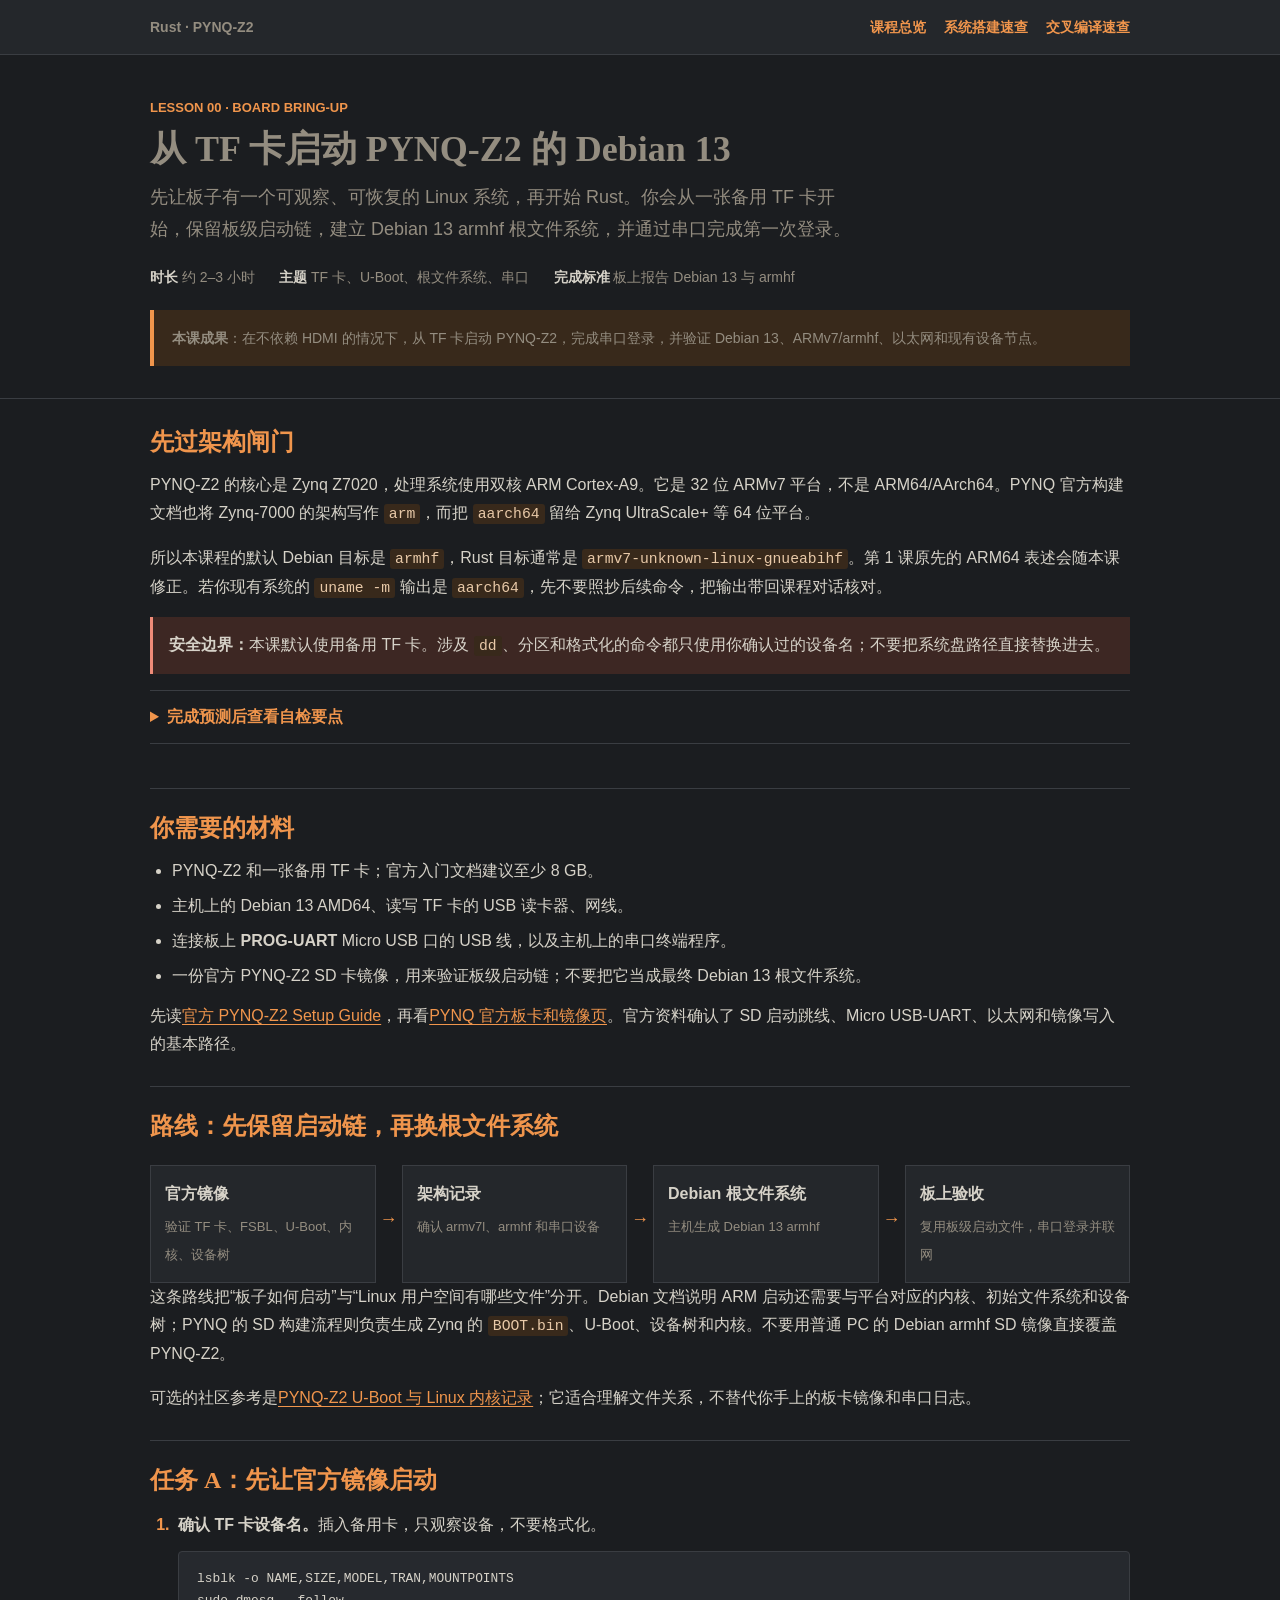
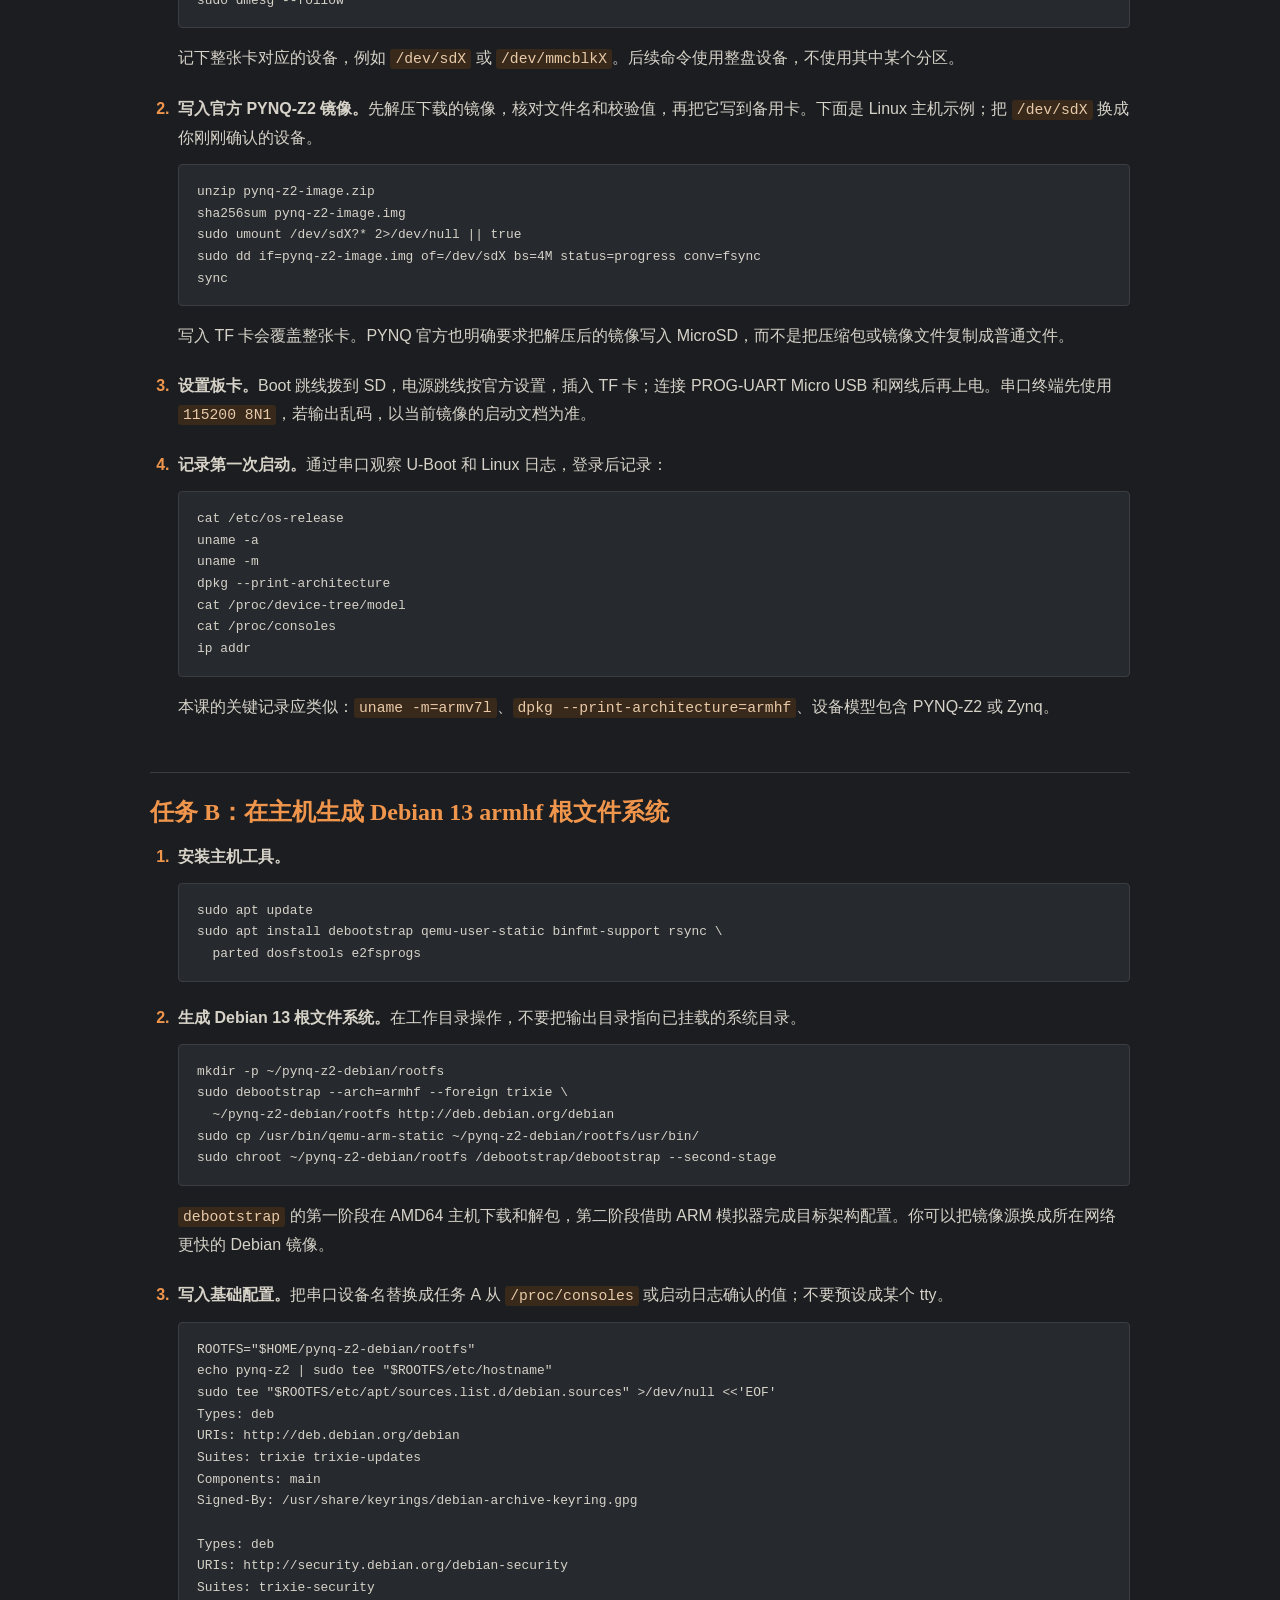
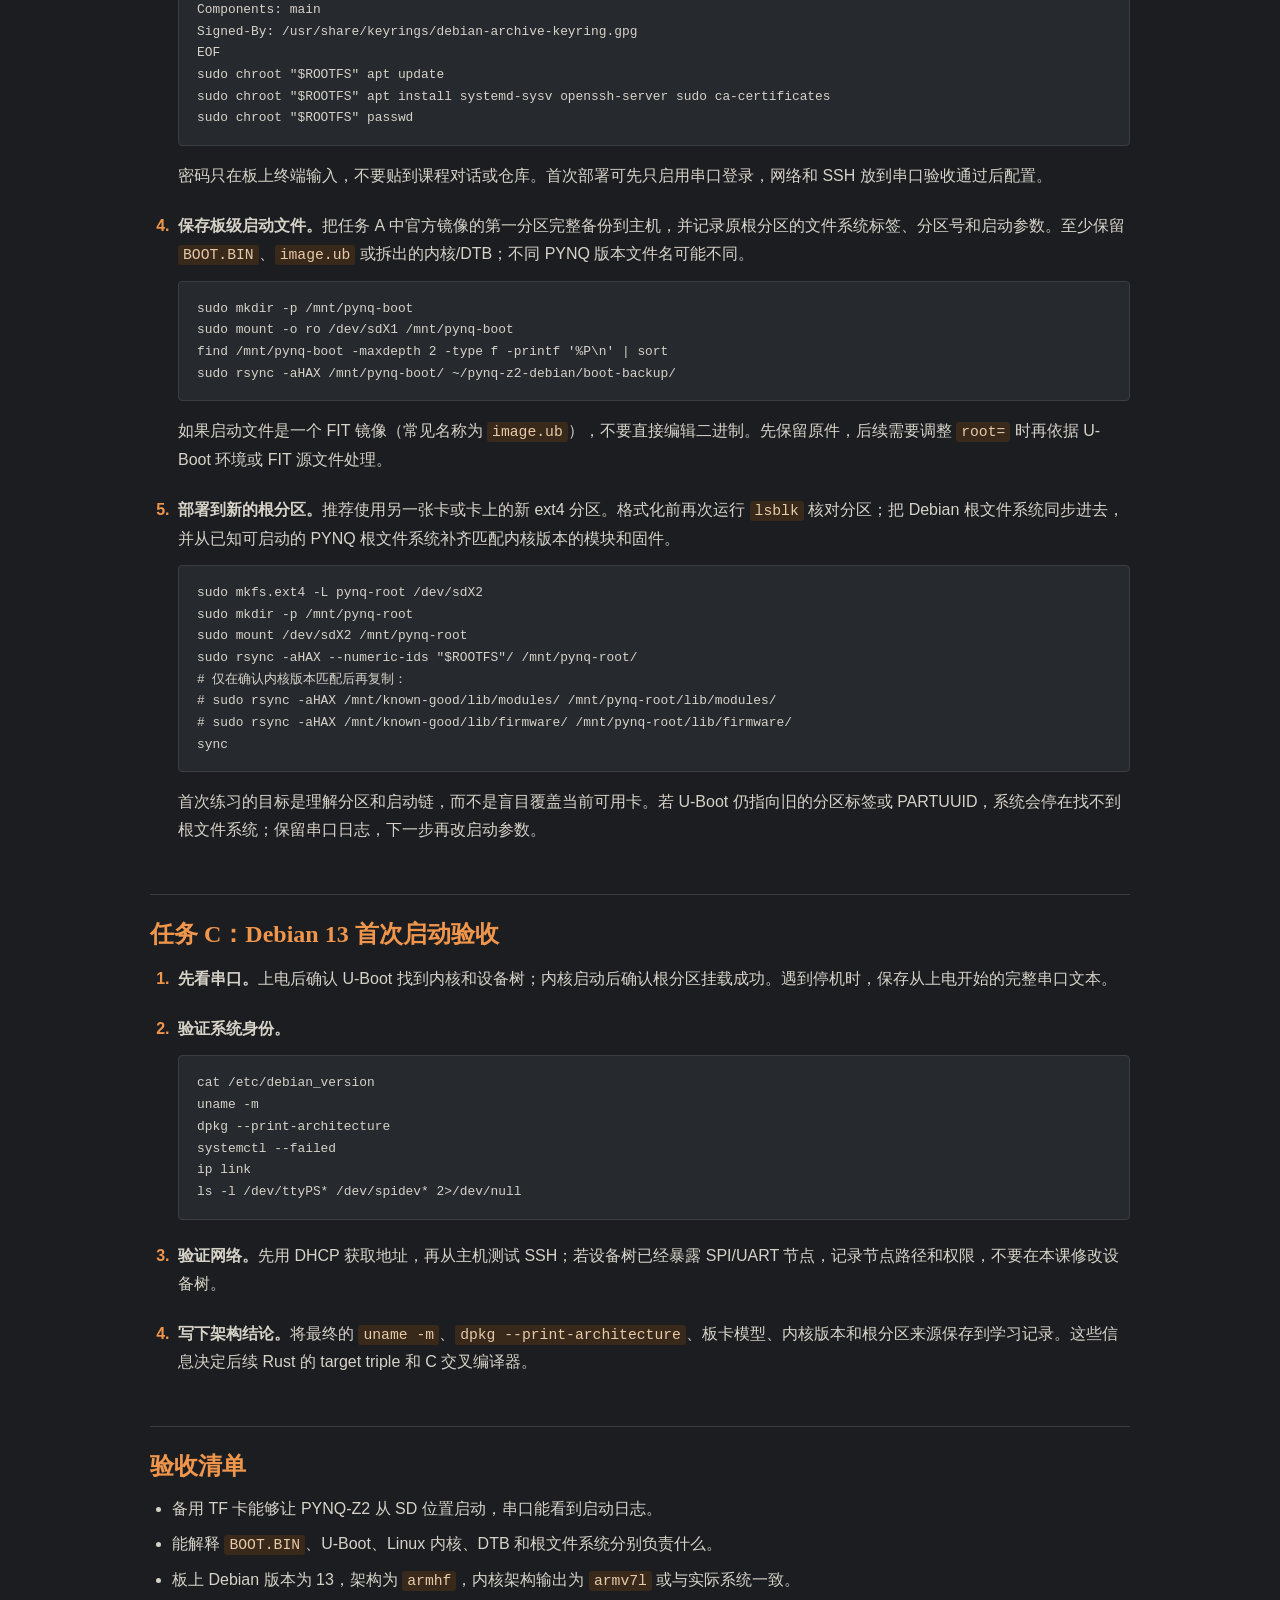
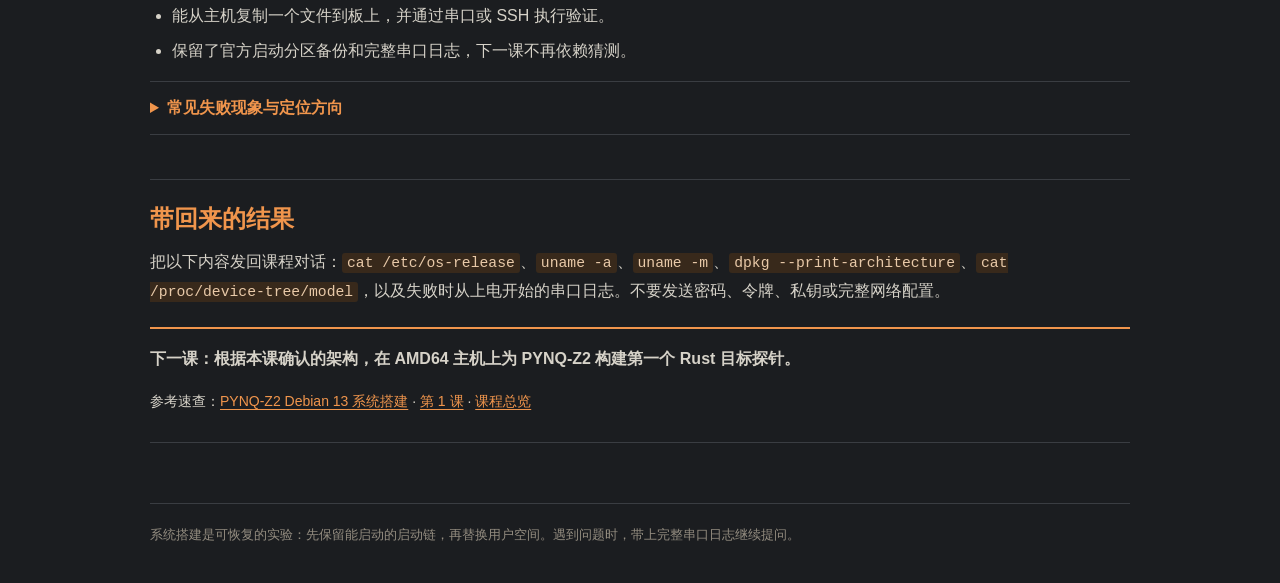
==== lessons/0000-pynq-z2-debian13.html @ f3cfdfe7 "Add Lesson 0 and update ARMv7 build lesson" ====
<!doctype html>
<html lang="zh-CN">
<head>
  <meta charset="utf-8">
  <meta name="viewport" content="width=device-width, initial-scale=1">
  <title>第 0 课：从 TF 卡启动 PYNQ-Z2 的 Debian 13</title>
  <link rel="stylesheet" href="../assets/lesson.css">
</head>
<body>
  <div class="topline">
    <div class="topline-inner">
      <strong>Rust · PYNQ-Z2</strong>
      <nav aria-label="课程导航">
        <a href="../index.html">课程总览</a>
        <a href="../reference/pynq-z2-debian13.html">系统搭建速查</a>
        <a href="../reference/arm64-cross-compile.html">交叉编译速查</a>
      </nav>
    </div>
  </div>
  <header class="masthead">
    <div class="topline-inner" style="display:block">
      <p class="eyebrow">Lesson 00 · Board bring-up</p>
      <h1>从 TF 卡启动 PYNQ-Z2 的 Debian 13</h1>
      <p class="lede">先让板子有一个可观察、可恢复的 Linux 系统，再开始 Rust。你会从一张备用 TF 卡开始，保留板级启动链，建立 Debian 13 armhf 根文件系统，并通过串口完成第一次登录。</p>
      <div class="meta-row"><span><strong>时长</strong> 约 2–3 小时</span><span><strong>主题</strong> TF 卡、U-Boot、根文件系统、串口</span><span><strong>完成标准</strong> 板上报告 Debian 13 与 armhf</span></div>
      <div class="outcome"><p><strong>本课成果</strong>：在不依赖 HDMI 的情况下，从 TF 卡启动 PYNQ-Z2，完成串口登录，并验证 Debian 13、ARMv7/armhf、以太网和现有设备节点。</p></div>
    </div>
  </header>
  <main>
    <section class="section">
      <h2>先过架构闸门</h2>
      <p>PYNQ-Z2 的核心是 Zynq Z7020，处理系统使用双核 ARM Cortex-A9。它是 32 位 ARMv7 平台，不是 ARM64/AArch64。PYNQ 官方构建文档也将 Zynq-7000 的架构写作 <code>arm</code>，而把 <code>aarch64</code> 留给 Zynq UltraScale+ 等 64 位平台。</p>
      <p>所以本课程的默认 Debian 目标是 <code>armhf</code>，Rust 目标通常是 <code>armv7-unknown-linux-gnueabihf</code>。第 1 课原先的 ARM64 表述会随本课修正。若你现有系统的 <code>uname -m</code> 输出是 <code>aarch64</code>，先不要照抄后续命令，把输出带回课程对话核对。</p>
      <div class="note"><p><strong>安全边界：</strong>本课默认使用备用 TF 卡。涉及 <code>dd</code>、分区和格式化的命令都只使用你确认过的设备名；不要把系统盘路径直接替换进去。</p></div>
      <details>
        <summary>完成预测后查看自检要点</summary>
        <div class="answer"><p>PYNQ-Z2 的 PS 是 Cortex-A9，运行 32 位 Linux 时通常看到 <code>armv7l</code>，Debian 包架构是 <code>armhf</code>。<code>arm64</code> 和 <code>aarch64</code> 不能作为这块 Zynq-7000 的默认目标。</p></div>
      </details>
    </section>

    <section class="section">
      <h2>你需要的材料</h2>
      <ul class="checks">
        <li>PYNQ-Z2 和一张备用 TF 卡；官方入门文档建议至少 8 GB。</li>
        <li>主机上的 Debian 13 AMD64、读写 TF 卡的 USB 读卡器、网线。</li>
        <li>连接板上 <strong>PROG-UART</strong> Micro USB 口的 USB 线，以及主机上的串口终端程序。</li>
        <li>一份官方 PYNQ-Z2 SD 卡镜像，用来验证板级启动链；不要把它当成最终 Debian 13 根文件系统。</li>
      </ul>
      <p>先读<a href="https://pynq.readthedocs.io/en/latest/getting_started/pynq_z2_setup.html">官方 PYNQ-Z2 Setup Guide</a>，再看<a href="https://www.pynq.io/boards.html">PYNQ 官方板卡和镜像页</a>。官方资料确认了 SD 启动跳线、Micro USB-UART、以太网和镜像写入的基本路径。</p>
    </section>

    <section class="section">
      <h2>路线：先保留启动链，再换根文件系统</h2>
      <ol class="flow" aria-label="PYNQ-Z2 Debian 13 搭建流程">
        <li><strong>官方镜像</strong><span>验证 TF 卡、FSBL、U-Boot、内核、设备树</span></li>
        <li><strong>架构记录</strong><span>确认 armv7l、armhf 和串口设备</span></li>
        <li><strong>Debian 根文件系统</strong><span>主机生成 Debian 13 armhf</span></li>
        <li><strong>板上验收</strong><span>复用板级启动文件，串口登录并联网</span></li>
      </ol>
      <p>这条路线把“板子如何启动”与“Linux 用户空间有哪些文件”分开。Debian 文档说明 ARM 启动还需要与平台对应的内核、初始文件系统和设备树；PYNQ 的 SD 构建流程则负责生成 Zynq 的 <code>BOOT.bin</code>、U-Boot、设备树和内核。不要用普通 PC 的 Debian armhf SD 镜像直接覆盖 PYNQ-Z2。</p>
      <p>可选的社区参考是<a href="https://gist.github.com/zOrg1331/f1e90e4b31dc668fbe6837a18492a8ee">PYNQ-Z2 U-Boot 与 Linux 内核记录</a>；它适合理解文件关系，不替代你手上的板卡镜像和串口日志。</p>
    </section>

    <section class="section">
      <h2>任务 A：先让官方镜像启动</h2>
      <ol class="steps">
        <li>
          <strong>确认 TF 卡设备名。</strong>插入备用卡，只观察设备，不要格式化。
          <pre><code>lsblk -o NAME,SIZE,MODEL,TRAN,MOUNTPOINTS
sudo dmesg --follow</code></pre>
          <p>记下整张卡对应的设备，例如 <code>/dev/sdX</code> 或 <code>/dev/mmcblkX</code>。后续命令使用整盘设备，不使用其中某个分区。</p>
        </li>
        <li>
          <strong>写入官方 PYNQ-Z2 镜像。</strong>先解压下载的镜像，核对文件名和校验值，再把它写到备用卡。下面是 Linux 主机示例；把 <code>/dev/sdX</code> 换成你刚刚确认的设备。
          <pre><code>unzip pynq-z2-image.zip
sha256sum pynq-z2-image.img
sudo umount /dev/sdX?* 2&gt;/dev/null || true
sudo dd if=pynq-z2-image.img of=/dev/sdX bs=4M status=progress conv=fsync
sync</code></pre>
          <p>写入 TF 卡会覆盖整张卡。PYNQ 官方也明确要求把解压后的镜像写入 MicroSD，而不是把压缩包或镜像文件复制成普通文件。</p>
        </li>
        <li>
          <strong>设置板卡。</strong>Boot 跳线拨到 SD，电源跳线按官方设置，插入 TF 卡；连接 PROG-UART Micro USB 和网线后再上电。串口终端先使用 <code>115200 8N1</code>，若输出乱码，以当前镜像的启动文档为准。
        </li>
        <li>
          <strong>记录第一次启动。</strong>通过串口观察 U-Boot 和 Linux 日志，登录后记录：
          <pre><code>cat /etc/os-release
uname -a
uname -m
dpkg --print-architecture
cat /proc/device-tree/model
cat /proc/consoles
ip addr</code></pre>
          <p>本课的关键记录应类似：<code>uname -m=armv7l</code>、<code>dpkg --print-architecture=armhf</code>、设备模型包含 PYNQ-Z2 或 Zynq。</p>
        </li>
      </ol>
    </section>

    <section class="section">
      <h2>任务 B：在主机生成 Debian 13 armhf 根文件系统</h2>
      <ol class="steps">
        <li>
          <strong>安装主机工具。</strong>
          <pre><code>sudo apt update
sudo apt install debootstrap qemu-user-static binfmt-support rsync \
  parted dosfstools e2fsprogs</code></pre>
        </li>
        <li>
          <strong>生成 Debian 13 根文件系统。</strong>在工作目录操作，不要把输出目录指向已挂载的系统目录。
          <pre><code>mkdir -p ~/pynq-z2-debian/rootfs
sudo debootstrap --arch=armhf --foreign trixie \
  ~/pynq-z2-debian/rootfs http://deb.debian.org/debian
sudo cp /usr/bin/qemu-arm-static ~/pynq-z2-debian/rootfs/usr/bin/
sudo chroot ~/pynq-z2-debian/rootfs /debootstrap/debootstrap --second-stage</code></pre>
          <p><code>debootstrap</code> 的第一阶段在 AMD64 主机下载和解包，第二阶段借助 ARM 模拟器完成目标架构配置。你可以把镜像源换成所在网络更快的 Debian 镜像。</p>
        </li>
        <li>
          <strong>写入基础配置。</strong>把串口设备名替换成任务 A 从 <code>/proc/consoles</code> 或启动日志确认的值；不要预设成某个 tty。
          <pre><code>ROOTFS="$HOME/pynq-z2-debian/rootfs"
echo pynq-z2 | sudo tee "$ROOTFS/etc/hostname"
sudo tee "$ROOTFS/etc/apt/sources.list.d/debian.sources" &gt;/dev/null &lt;&lt;'EOF'
Types: deb
URIs: http://deb.debian.org/debian
Suites: trixie trixie-updates
Components: main
Signed-By: /usr/share/keyrings/debian-archive-keyring.gpg

Types: deb
URIs: http://security.debian.org/debian-security
Suites: trixie-security
Components: main
Signed-By: /usr/share/keyrings/debian-archive-keyring.gpg
EOF
sudo chroot "$ROOTFS" apt update
sudo chroot "$ROOTFS" apt install systemd-sysv openssh-server sudo ca-certificates
sudo chroot "$ROOTFS" passwd</code></pre>
          <p>密码只在板上终端输入，不要贴到课程对话或仓库。首次部署可先只启用串口登录，网络和 SSH 放到串口验收通过后配置。</p>
        </li>
        <li>
          <strong>保存板级启动文件。</strong>把任务 A 中官方镜像的第一分区完整备份到主机，并记录原根分区的文件系统标签、分区号和启动参数。至少保留 <code>BOOT.BIN</code>、<code>image.ub</code> 或拆出的内核/DTB；不同 PYNQ 版本文件名可能不同。
          <pre><code>sudo mkdir -p /mnt/pynq-boot
sudo mount -o ro /dev/sdX1 /mnt/pynq-boot
find /mnt/pynq-boot -maxdepth 2 -type f -printf '%P\n' | sort
sudo rsync -aHAX /mnt/pynq-boot/ ~/pynq-z2-debian/boot-backup/</code></pre>
          <p>如果启动文件是一个 FIT 镜像（常见名称为 <code>image.ub</code>），不要直接编辑二进制。先保留原件，后续需要调整 <code>root=</code> 时再依据 U-Boot 环境或 FIT 源文件处理。</p>
        </li>
        <li>
          <strong>部署到新的根分区。</strong>推荐使用另一张卡或卡上的新 ext4 分区。格式化前再次运行 <code>lsblk</code> 核对分区；把 Debian 根文件系统同步进去，并从已知可启动的 PYNQ 根文件系统补齐匹配内核版本的模块和固件。
          <pre><code>sudo mkfs.ext4 -L pynq-root /dev/sdX2
sudo mkdir -p /mnt/pynq-root
sudo mount /dev/sdX2 /mnt/pynq-root
sudo rsync -aHAX --numeric-ids "$ROOTFS"/ /mnt/pynq-root/
# 仅在确认内核版本匹配后再复制：
# sudo rsync -aHAX /mnt/known-good/lib/modules/ /mnt/pynq-root/lib/modules/
# sudo rsync -aHAX /mnt/known-good/lib/firmware/ /mnt/pynq-root/lib/firmware/
sync</code></pre>
          <p>首次练习的目标是理解分区和启动链，而不是盲目覆盖当前可用卡。若 U-Boot 仍指向旧的分区标签或 PARTUUID，系统会停在找不到根文件系统；保留串口日志，下一步再改启动参数。</p>
        </li>
      </ol>
    </section>

    <section class="section">
      <h2>任务 C：Debian 13 首次启动验收</h2>
      <ol class="steps">
        <li><strong>先看串口。</strong>上电后确认 U-Boot 找到内核和设备树；内核启动后确认根分区挂载成功。遇到停机时，保存从上电开始的完整串口文本。</li>
        <li><strong>验证系统身份。</strong>
          <pre><code>cat /etc/debian_version
uname -m
dpkg --print-architecture
systemctl --failed
ip link
ls -l /dev/ttyPS* /dev/spidev* 2&gt;/dev/null</code></pre>
        </li>
        <li><strong>验证网络。</strong>先用 DHCP 获取地址，再从主机测试 SSH；若设备树已经暴露 SPI/UART 节点，记录节点路径和权限，不要在本课修改设备树。</li>
        <li><strong>写下架构结论。</strong>将最终的 <code>uname -m</code>、<code>dpkg --print-architecture</code>、板卡模型、内核版本和根分区来源保存到学习记录。这些信息决定后续 Rust 的 target triple 和 C 交叉编译器。</li>
      </ol>
    </section>

    <section class="section">
      <h2>验收清单</h2>
      <ul class="checks">
        <li>备用 TF 卡能够让 PYNQ-Z2 从 SD 位置启动，串口能看到启动日志。</li>
        <li>能解释 <code>BOOT.BIN</code>、U-Boot、Linux 内核、DTB 和根文件系统分别负责什么。</li>
        <li>板上 Debian 版本为 13，架构为 <code>armhf</code>，内核架构输出为 <code>armv7l</code> 或与实际系统一致。</li>
        <li>能从主机复制一个文件到板上，并通过串口或 SSH 执行验证。</li>
        <li>保留了官方启动分区备份和完整串口日志，下一课不再依赖猜测。</li>
      </ul>
      <details>
        <summary>常见失败现象与定位方向</summary>
        <div class="answer"><ul>
          <li>完全没有串口输出：检查 Boot 跳线、电源、PROG-UART 口、串口设备和波特率。</li>
          <li>Done 灯不亮：先恢复官方 PYNQ 镜像，确认 TF 卡写入目标和镜像完整性。</li>
          <li>U-Boot 能启动但找不到根文件系统：检查 <code>root=</code>、分区标签/PARTUUID、ext4 文件系统和串口完整日志。</li>
          <li><code>Exec format error</code>：把它当作架构不匹配，检查 <code>uname -m</code> 与根文件系统架构；不要先重装 Rust。</li>
          <li>系统能启动但没有 SPI/UART 节点：记录设备树、内核和 overlay 来源，留到设备访问课程处理。</li>
        </ul></div>
      </details>
    </section>

    <section class="section">
      <h2>带回来的结果</h2>
      <p>把以下内容发回课程对话：<code>cat /etc/os-release</code>、<code>uname -a</code>、<code>uname -m</code>、<code>dpkg --print-architecture</code>、<code>cat /proc/device-tree/model</code>，以及失败时从上电开始的串口日志。不要发送密码、令牌、私钥或完整网络配置。</p>
      <p class="next-step">下一课：根据本课确认的架构，在 AMD64 主机上为 PYNQ-Z2 构建第一个 Rust 目标探针。</p>
      <p class="small">参考速查：<a href="../reference/pynq-z2-debian13.html">PYNQ-Z2 Debian 13 系统搭建</a> · <a href="../lessons/0001-host-to-arm64.html">第 1 课</a> · <a href="../index.html">课程总览</a></p>
    </section>
  </main>
  <footer>系统搭建是可恢复的实验：先保留能启动的启动链，再替换用户空间。遇到问题时，带上完整串口日志继续提问。</footer>
</body>
</html>
---- assets/lesson.css ----
:root {
  color-scheme: dark;
  --ink: #d6d2c8;
  --muted: #948d80;
  --line: #3a3d42;
  --paper: #1b1d20;
  --surface: #24272b;
  --accent: #f0954c;
  --accent-strong: #c2571a;
  --accent-soft: #38291b;
  --code: #26292e;
  --code-ink: #d6d2c8;
  --ok: #7ed09a;
  --warn: #ef8b78;
  --warn-soft: #3d2723;
  --serif: "Source Han Serif SC", "Noto Serif CJK SC", "Songti SC", serif;
  --sans: "Source Han Sans SC", "Noto Sans CJK SC", "PingFang SC", "Microsoft YaHei", sans-serif;
  --mono: "JetBrains Mono", "Fira Code", Consolas, "Courier New", monospace;
  --max-width: 980px;
}

* { box-sizing: border-box; }

html { background: var(--paper); color: var(--ink); }

body {
  margin: 0;
  font-family: var(--sans);
  font-size: 16px;
  line-height: 1.75;
}

a { color: var(--accent); text-decoration-thickness: 1px; text-underline-offset: 3px; }
a:hover { color: var(--warn); }

.topline {
  border-bottom: 1px solid var(--line);
  background: var(--surface);
}

.topline-inner, main, footer {
  width: min(var(--max-width), calc(100% - 40px));
  margin: 0 auto;
}

.topline-inner {
  display: flex;
  align-items: center;
  justify-content: space-between;
  gap: 16px;
  min-height: 54px;
  color: var(--muted);
  font-size: 14px;
}

.topline nav { display: flex; flex-wrap: wrap; gap: 18px; }
.topline a { font-weight: 650; text-decoration: none; }

.masthead {
  padding: 42px 0 32px;
  border-bottom: 1px solid var(--line);
}

.eyebrow {
  margin: 0 0 8px;
  color: var(--accent);
  font-size: 13px;
  font-weight: 750;
  text-transform: uppercase;
}

h1, h2, h3, p { margin-top: 0; }
h1, h2, h3 { font-family: var(--serif); }
h1 { max-width: 760px; margin-bottom: 12px; font-size: 36px; line-height: 1.18; }
h2 { margin: 0 0 14px; color: var(--accent); font-size: 24px; line-height: 1.25; }
h3 { margin: 25px 0 8px; font-size: 18px; line-height: 1.35; }
.lede { max-width: 720px; margin-bottom: 0; color: var(--muted); font-size: 18px; }

main { padding: 28px 0 60px; }
.section { padding: 24px 0 28px; border-bottom: 1px solid var(--line); }
.section:first-child { padding-top: 0; }
.section p:last-child { margin-bottom: 0; }
.muted { color: var(--muted); }
.small { font-size: 14px; }

.meta-row { display: flex; flex-wrap: wrap; gap: 10px 24px; margin-top: 20px; color: var(--muted); font-size: 14px; }
.meta-row strong { color: var(--ink); }

.outcome {
  margin: 20px 0 0;
  padding: 16px 18px;
  border-left: 4px solid var(--accent);
  background: var(--accent-soft);
}
.outcome p { margin: 0; }

.flow {
  display: grid;
  grid-template-columns: repeat(4, minmax(0, 1fr));
  align-items: stretch;
  gap: 26px;
  margin: 24px 0 0;
  padding: 0;
  list-style: none;
}
.flow li {
  position: relative;
  min-height: 100px;
  padding: 14px;
  border: 1px solid var(--line);
  background: var(--surface);
}
.flow li:not(:last-child)::after {
  position: absolute;
  top: 38px;
  right: -21px;
  width: 16px;
  content: "→";
  color: var(--accent);
  font-size: 18px;
  text-align: center;
}
.flow strong { display: block; margin-bottom: 4px; }
.flow span { color: var(--muted); font-size: 13px; }

.steps { padding-left: 24px; }
.steps > li { margin: 0 0 22px; padding-left: 4px; }
.steps > li::marker { color: var(--accent); font-weight: 750; }

pre {
  overflow-x: auto;
  margin: 12px 0 16px;
  padding: 16px 18px;
  border: 1px solid var(--line);
  border-radius: 4px;
  background: var(--code);
  color: var(--code-ink);
  font: 14px/1.55 var(--mono);
  tab-size: 4;
}
code { font-family: var(--mono); font-size: 0.92em; }
:not(pre) > code { padding: 2px 5px; border-radius: 3px; background: var(--accent-soft); color: #e8c9a8; }

.note {
  margin: 16px 0;
  padding: 14px 16px;
  border-left: 3px solid var(--warn);
  background: var(--warn-soft);
}
.note p { margin: 0; }

.checks { margin: 12px 0; padding-left: 22px; }
.checks li { margin: 7px 0; }

details {
  margin: 16px 0;
  border-top: 1px solid var(--line);
  border-bottom: 1px solid var(--line);
}
summary { padding: 12px 0; color: var(--accent); cursor: pointer; font-weight: 700; }
details .answer { padding: 0 0 14px; }

.course-list { margin: 0; padding: 0; list-style: none; }
.course-list li {
  display: grid;
  grid-template-columns: 44px minmax(0, 1fr) auto;
  gap: 14px;
  align-items: baseline;
  padding: 15px 0;
  border-top: 1px solid var(--line);
}
.course-list li:last-child { border-bottom: 1px solid var(--line); }
.course-list .num { color: var(--accent); font-weight: 800; font-variant-numeric: tabular-nums; }
.course-list a { font-weight: 700; }
.course-list .title { font-weight: 700; }
.course-list p { margin: 3px 0 0; color: var(--muted); font-size: 14px; }
.status { color: var(--muted); font-size: 13px; white-space: nowrap; }
.status.current { color: var(--ok); font-weight: 750; }

.resource-list { padding-left: 20px; }
.resource-list li { margin: 0 0 10px; }
.resource-list span { color: var(--muted); }

.next-step { margin: 22px 0 0; padding: 16px 0; border-top: 2px solid var(--accent); font-weight: 650; }
footer { padding: 20px 0 36px; border-top: 1px solid var(--line); color: var(--muted); font-size: 13px; }

@media (max-width: 680px) {
  .topline-inner { align-items: flex-start; flex-direction: column; justify-content: center; padding: 10px 0; }
  .masthead { padding: 30px 0 24px; }
  h1 { font-size: 30px; }
  .lede { font-size: 16px; }
  .flow { grid-template-columns: 1fr; gap: 20px; }
  .flow li { min-height: 0; }
  .flow li:not(:last-child)::after { top: auto; right: 50%; bottom: -21px; transform: translateX(50%) rotate(90deg); }
  .course-list li { grid-template-columns: 36px minmax(0, 1fr); gap: 10px; }
  .course-list .status { grid-column: 2; }
  pre { font-size: 13px; }
}

@media print {
  :root {
    color-scheme: light;
    --ink: #17232b;
    --muted: #56636a;
    --line: #d8e0df;
    --paper: #ffffff;
    --surface: #f3f7f6;
    --accent: #a64b12;
    --accent-soft: #fff4e8;
    --code: #f3f7f6;
    --code-ink: #17232b;
    --ok: #075b56;
    --warn: #a64b12;
    --warn-soft: #fff4e8;
  }
  html, body { background: #ffffff; color: #17232b; }
  body { font-size: 11pt; }
  .topline nav { display: none; }
  .topline-inner, main, footer { width: 100%; }
  .masthead { padding: 18pt 0; }
  h1 { font-size: 25pt; }
  a { color: inherit; }
  :not(pre) > code { color: #7a3d13; }
  pre { white-space: pre-wrap; overflow-wrap: anywhere; print-color-adjust: exact; }
  .flow { gap: 12pt; }
  .flow li { min-height: 72pt; }
}
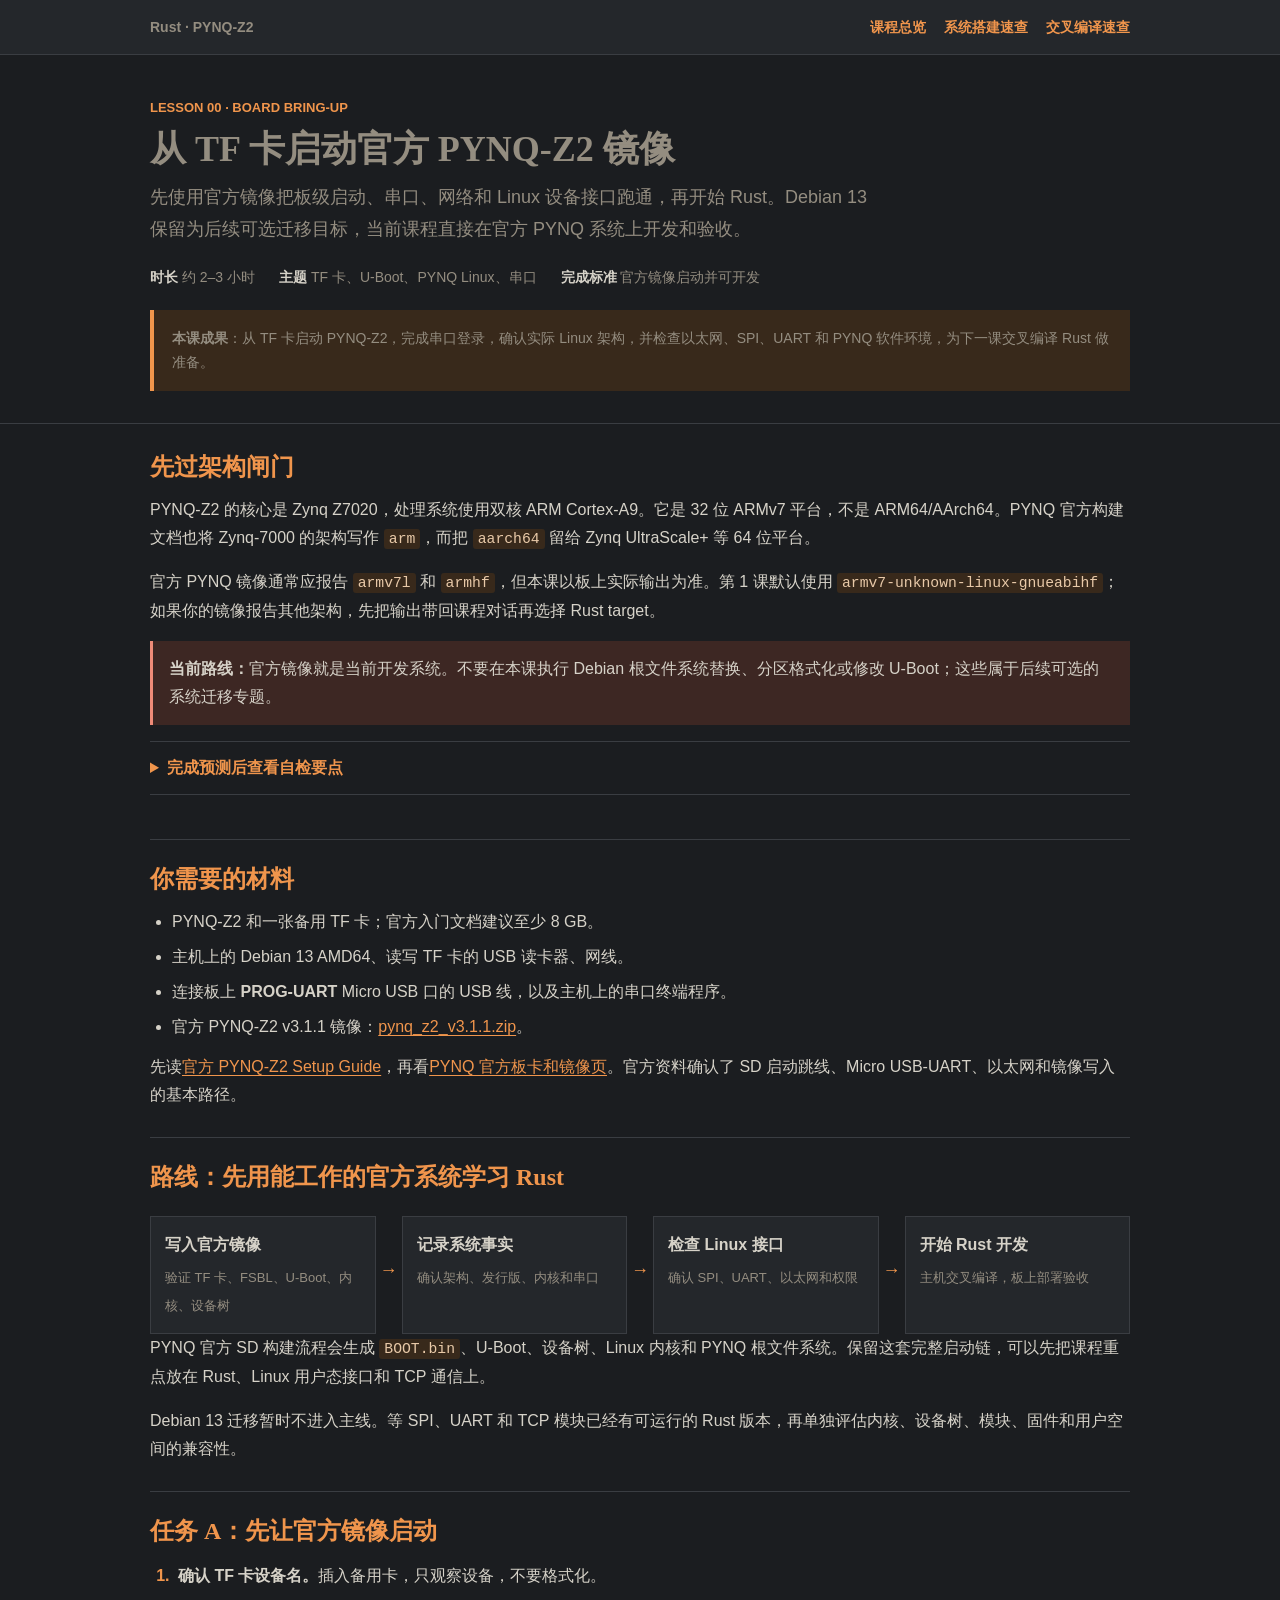
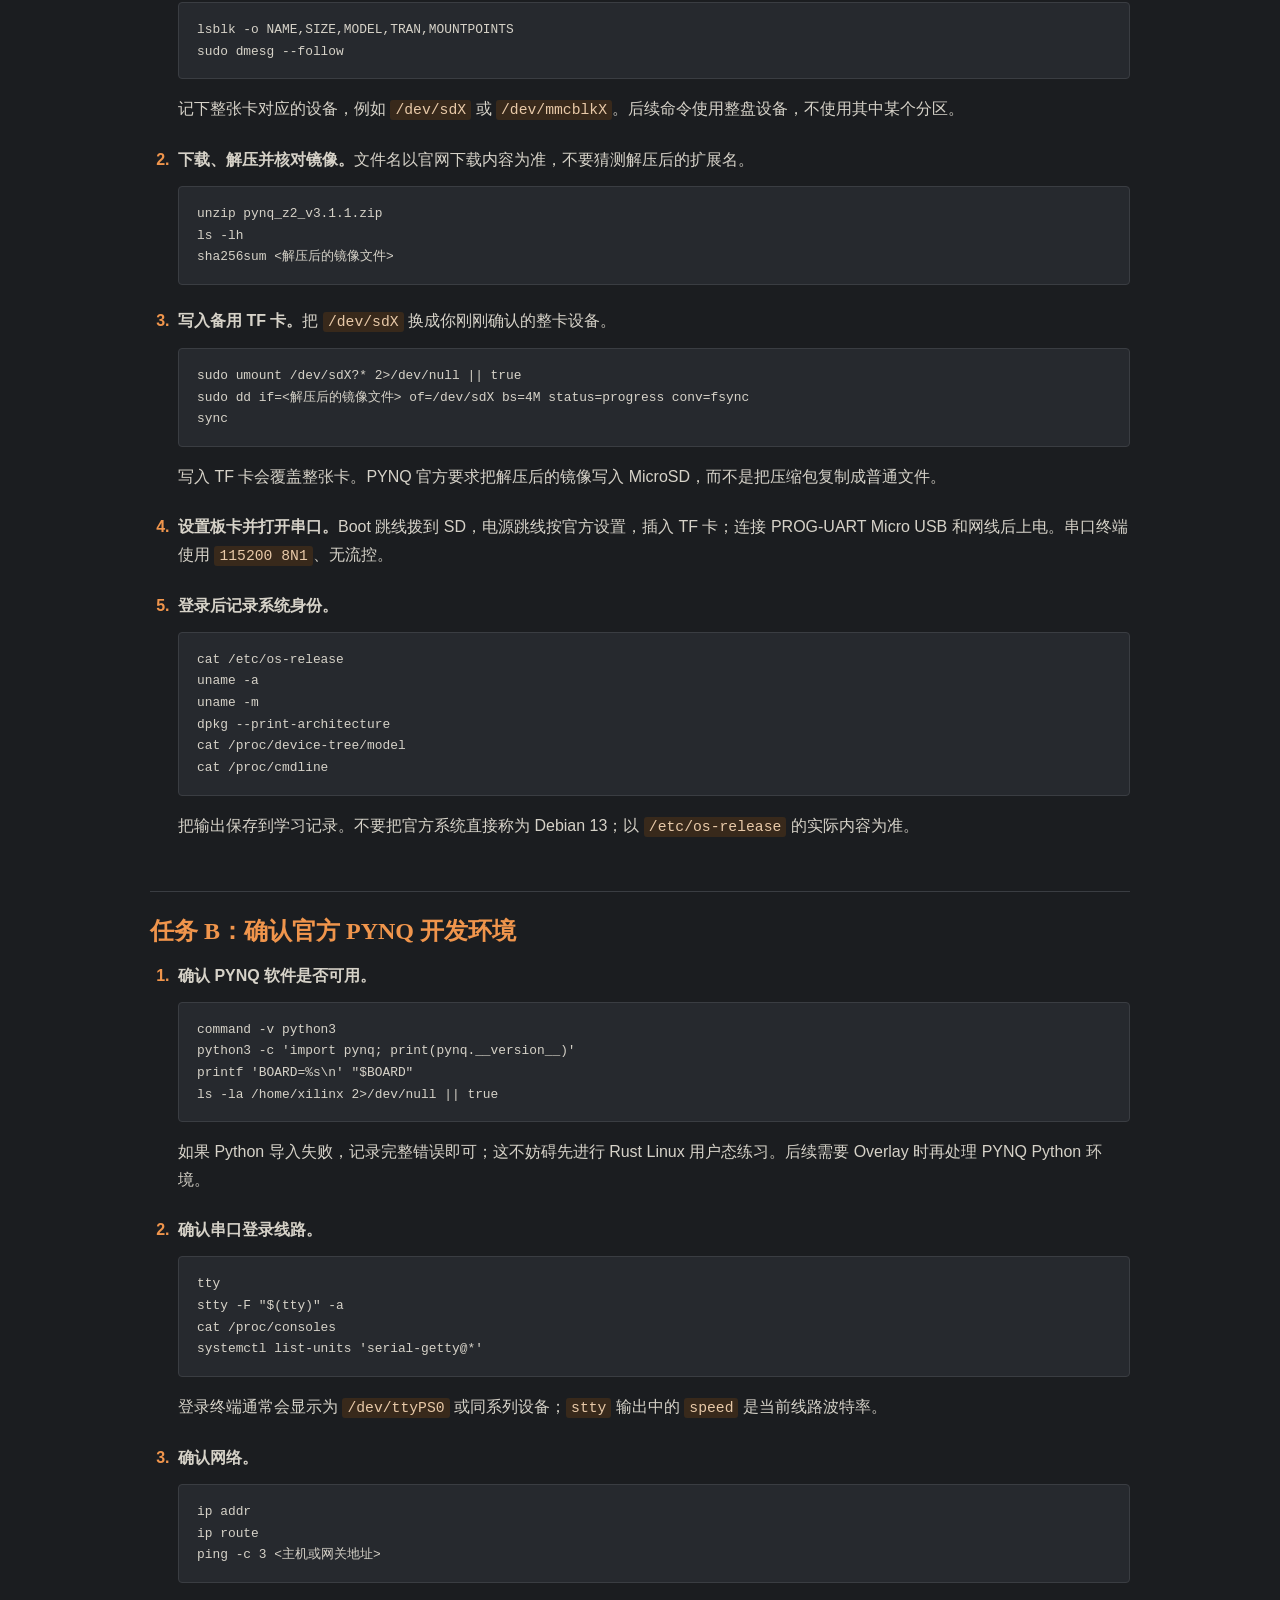
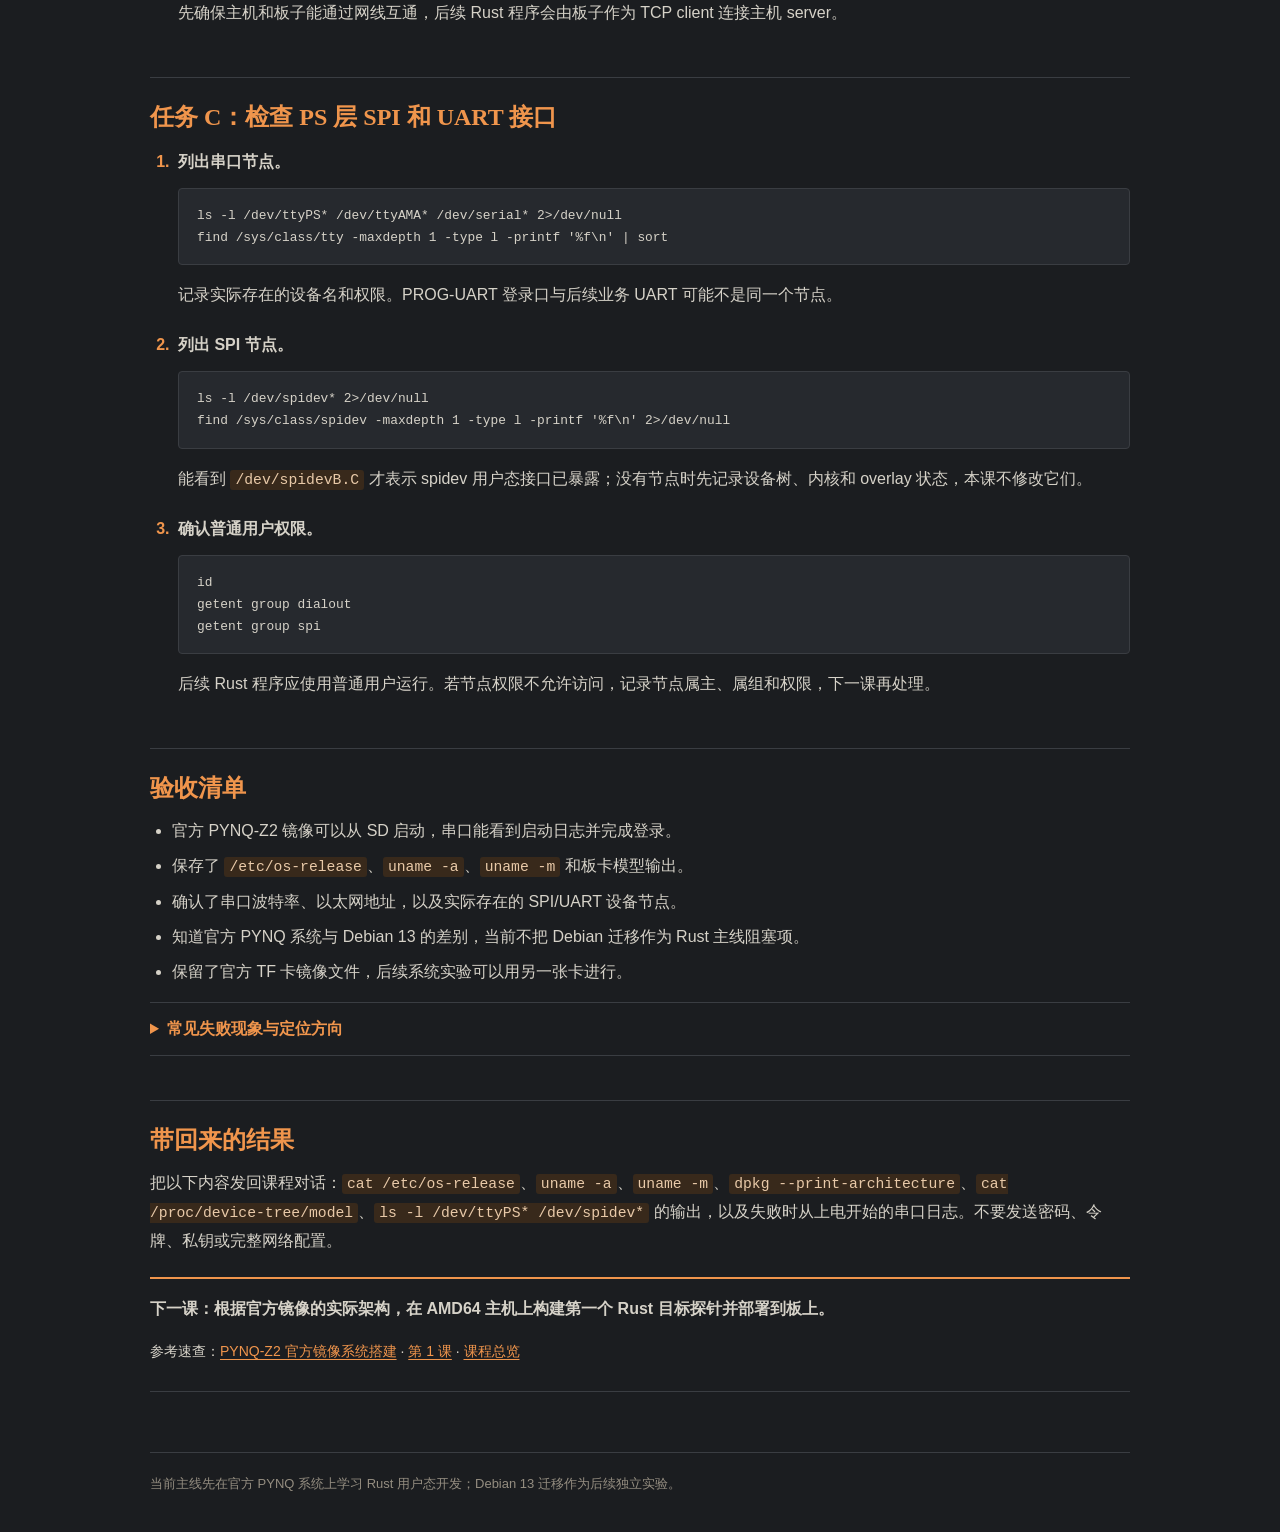
==== commit 69ca2478: "Use official PYNQ image for Lesson 0" ====
--- a/lessons/0000-pynq-z2-debian13.html
+++ b/lessons/0000-pynq-z2-debian13.html
@@ -3,7 +3,7 @@
 <head>
   <meta charset="utf-8">
   <meta name="viewport" content="width=device-width, initial-scale=1">
-  <title>第 0 课：从 TF 卡启动 PYNQ-Z2 的 Debian 13</title>
+  <title>第 0 课：从 TF 卡启动官方 PYNQ-Z2 镜像</title>
   <link rel="stylesheet" href="../assets/lesson.css">
 </head>
 <body>
@@ -20,21 +20,21 @@
   <header class="masthead">
     <div class="topline-inner" style="display:block">
       <p class="eyebrow">Lesson 00 · Board bring-up</p>
-      <h1>从 TF 卡启动 PYNQ-Z2 的 Debian 13</h1>
-      <p class="lede">先让板子有一个可观察、可恢复的 Linux 系统，再开始 Rust。你会从一张备用 TF 卡开始，保留板级启动链，建立 Debian 13 armhf 根文件系统，并通过串口完成第一次登录。</p>
-      <div class="meta-row"><span><strong>时长</strong> 约 2–3 小时</span><span><strong>主题</strong> TF 卡、U-Boot、根文件系统、串口</span><span><strong>完成标准</strong> 板上报告 Debian 13 与 armhf</span></div>
-      <div class="outcome"><p><strong>本课成果</strong>：在不依赖 HDMI 的情况下，从 TF 卡启动 PYNQ-Z2，完成串口登录，并验证 Debian 13、ARMv7/armhf、以太网和现有设备节点。</p></div>
+      <h1>从 TF 卡启动官方 PYNQ-Z2 镜像</h1>
+      <p class="lede">先使用官方镜像把板级启动、串口、网络和 Linux 设备接口跑通，再开始 Rust。Debian 13 保留为后续可选迁移目标，当前课程直接在官方 PYNQ 系统上开发和验收。</p>
+      <div class="meta-row"><span><strong>时长</strong> 约 2–3 小时</span><span><strong>主题</strong> TF 卡、U-Boot、PYNQ Linux、串口</span><span><strong>完成标准</strong> 官方镜像启动并可开发</span></div>
+      <div class="outcome"><p><strong>本课成果</strong>：从 TF 卡启动 PYNQ-Z2，完成串口登录，确认实际 Linux 架构，并检查以太网、SPI、UART 和 PYNQ 软件环境，为下一课交叉编译 Rust 做准备。</p></div>
     </div>
   </header>
   <main>
     <section class="section">
       <h2>先过架构闸门</h2>
       <p>PYNQ-Z2 的核心是 Zynq Z7020，处理系统使用双核 ARM Cortex-A9。它是 32 位 ARMv7 平台，不是 ARM64/AArch64。PYNQ 官方构建文档也将 Zynq-7000 的架构写作 <code>arm</code>，而把 <code>aarch64</code> 留给 Zynq UltraScale+ 等 64 位平台。</p>
-      <p>所以本课程的默认 Debian 目标是 <code>armhf</code>，Rust 目标通常是 <code>armv7-unknown-linux-gnueabihf</code>。第 1 课原先的 ARM64 表述会随本课修正。若你现有系统的 <code>uname -m</code> 输出是 <code>aarch64</code>，先不要照抄后续命令，把输出带回课程对话核对。</p>
-      <div class="note"><p><strong>安全边界：</strong>本课默认使用备用 TF 卡。涉及 <code>dd</code>、分区和格式化的命令都只使用你确认过的设备名；不要把系统盘路径直接替换进去。</p></div>
+      <p>官方 PYNQ 镜像通常应报告 <code>armv7l</code> 和 <code>armhf</code>，但本课以板上实际输出为准。第 1 课默认使用 <code>armv7-unknown-linux-gnueabihf</code>；如果你的镜像报告其他架构，先把输出带回课程对话再选择 Rust target。</p>
+      <div class="note"><p><strong>当前路线：</strong>官方镜像就是当前开发系统。不要在本课执行 Debian 根文件系统替换、分区格式化或修改 U-Boot；这些属于后续可选的系统迁移专题。</p></div>
       <details>
         <summary>完成预测后查看自检要点</summary>
-        <div class="answer"><p>PYNQ-Z2 的 PS 是 Cortex-A9，运行 32 位 Linux 时通常看到 <code>armv7l</code>，Debian 包架构是 <code>armhf</code>。<code>arm64</code> 和 <code>aarch64</code> 不能作为这块 Zynq-7000 的默认目标。</p></div>
+        <div class="answer"><p>登录官方镜像后，先用 <code>uname -m</code>、<code>dpkg --print-architecture</code> 和 <code>cat /etc/os-release</code> 记录事实。CPU 架构、发行版名称和 PYNQ 软件版本是三个独立信息。</p></div>
       </details>
     </section>
 
@@ -44,21 +44,21 @@
         <li>PYNQ-Z2 和一张备用 TF 卡；官方入门文档建议至少 8 GB。</li>
         <li>主机上的 Debian 13 AMD64、读写 TF 卡的 USB 读卡器、网线。</li>
         <li>连接板上 <strong>PROG-UART</strong> Micro USB 口的 USB 线，以及主机上的串口终端程序。</li>
-        <li>一份官方 PYNQ-Z2 SD 卡镜像，用来验证板级启动链；不要把它当成最终 Debian 13 根文件系统。</li>
+        <li>官方 PYNQ-Z2 v3.1.1 镜像：<a href="https://download.amd.com/opendownload/pynq/pynq_z2_v3.1.1.zip">pynq_z2_v3.1.1.zip</a>。</li>
       </ul>
       <p>先读<a href="https://pynq.readthedocs.io/en/latest/getting_started/pynq_z2_setup.html">官方 PYNQ-Z2 Setup Guide</a>，再看<a href="https://www.pynq.io/boards.html">PYNQ 官方板卡和镜像页</a>。官方资料确认了 SD 启动跳线、Micro USB-UART、以太网和镜像写入的基本路径。</p>
     </section>
 
     <section class="section">
-      <h2>路线：先保留启动链，再换根文件系统</h2>
-      <ol class="flow" aria-label="PYNQ-Z2 Debian 13 搭建流程">
-        <li><strong>官方镜像</strong><span>验证 TF 卡、FSBL、U-Boot、内核、设备树</span></li>
-        <li><strong>架构记录</strong><span>确认 armv7l、armhf 和串口设备</span></li>
-        <li><strong>Debian 根文件系统</strong><span>主机生成 Debian 13 armhf</span></li>
-        <li><strong>板上验收</strong><span>复用板级启动文件，串口登录并联网</span></li>
+      <h2>路线：先用能工作的官方系统学习 Rust</h2>
+      <ol class="flow" aria-label="PYNQ-Z2 官方镜像开发流程">
+        <li><strong>写入官方镜像</strong><span>验证 TF 卡、FSBL、U-Boot、内核、设备树</span></li>
+        <li><strong>记录系统事实</strong><span>确认架构、发行版、内核和串口</span></li>
+        <li><strong>检查 Linux 接口</strong><span>确认 SPI、UART、以太网和权限</span></li>
+        <li><strong>开始 Rust 开发</strong><span>主机交叉编译，板上部署验收</span></li>
       </ol>
-      <p>这条路线把“板子如何启动”与“Linux 用户空间有哪些文件”分开。Debian 文档说明 ARM 启动还需要与平台对应的内核、初始文件系统和设备树；PYNQ 的 SD 构建流程则负责生成 Zynq 的 <code>BOOT.bin</code>、U-Boot、设备树和内核。不要用普通 PC 的 Debian armhf SD 镜像直接覆盖 PYNQ-Z2。</p>
-      <p>可选的社区参考是<a href="https://gist.github.com/zOrg1331/f1e90e4b31dc668fbe6837a18492a8ee">PYNQ-Z2 U-Boot 与 Linux 内核记录</a>；它适合理解文件关系，不替代你手上的板卡镜像和串口日志。</p>
+      <p>PYNQ 官方 SD 构建流程会生成 <code>BOOT.bin</code>、U-Boot、设备树、Linux 内核和 PYNQ 根文件系统。保留这套完整启动链，可以先把课程重点放在 Rust、Linux 用户态接口和 TCP 通信上。</p>
+      <p>Debian 13 迁移暂时不进入主线。等 SPI、UART 和 TCP 模块已经有可运行的 Rust 版本，再单独评估内核、设备树、模块、固件和用户空间的兼容性。</p>
     </section>
 
     <section class="section">
@@ -71,139 +71,116 @@
           <p>记下整张卡对应的设备，例如 <code>/dev/sdX</code> 或 <code>/dev/mmcblkX</code>。后续命令使用整盘设备，不使用其中某个分区。</p>
         </li>
         <li>
-          <strong>写入官方 PYNQ-Z2 镜像。</strong>先解压下载的镜像，核对文件名和校验值，再把它写到备用卡。下面是 Linux 主机示例；把 <code>/dev/sdX</code> 换成你刚刚确认的设备。
-          <pre><code>unzip pynq-z2-image.zip
-sha256sum pynq-z2-image.img
-sudo umount /dev/sdX?* 2&gt;/dev/null || true
-sudo dd if=pynq-z2-image.img of=/dev/sdX bs=4M status=progress conv=fsync
-sync</code></pre>
-          <p>写入 TF 卡会覆盖整张卡。PYNQ 官方也明确要求把解压后的镜像写入 MicroSD，而不是把压缩包或镜像文件复制成普通文件。</p>
+          <strong>下载、解压并核对镜像。</strong>文件名以官网下载内容为准，不要猜测解压后的扩展名。
+          <pre><code>unzip pynq_z2_v3.1.1.zip
+ls -lh
+sha256sum &lt;解压后的镜像文件&gt;</code></pre>
         </li>
         <li>
-          <strong>设置板卡。</strong>Boot 跳线拨到 SD，电源跳线按官方设置，插入 TF 卡；连接 PROG-UART Micro USB 和网线后再上电。串口终端先使用 <code>115200 8N1</code>，若输出乱码，以当前镜像的启动文档为准。
+          <strong>写入备用 TF 卡。</strong>把 <code>/dev/sdX</code> 换成你刚刚确认的整卡设备。
+          <pre><code>sudo umount /dev/sdX?* 2&gt;/dev/null || true
+sudo dd if=&lt;解压后的镜像文件&gt; of=/dev/sdX bs=4M status=progress conv=fsync
+sync</code></pre>
+          <p>写入 TF 卡会覆盖整张卡。PYNQ 官方要求把解压后的镜像写入 MicroSD，而不是把压缩包复制成普通文件。</p>
         </li>
         <li>
-          <strong>记录第一次启动。</strong>通过串口观察 U-Boot 和 Linux 日志，登录后记录：
+          <strong>设置板卡并打开串口。</strong>Boot 跳线拨到 SD，电源跳线按官方设置，插入 TF 卡；连接 PROG-UART Micro USB 和网线后上电。串口终端使用 <code>115200 8N1</code>、无流控。
+        </li>
+        <li>
+          <strong>登录后记录系统身份。</strong>
           <pre><code>cat /etc/os-release
 uname -a
 uname -m
 dpkg --print-architecture
 cat /proc/device-tree/model
-cat /proc/consoles
-ip addr</code></pre>
-          <p>本课的关键记录应类似：<code>uname -m=armv7l</code>、<code>dpkg --print-architecture=armhf</code>、设备模型包含 PYNQ-Z2 或 Zynq。</p>
+cat /proc/cmdline</code></pre>
+          <p>把输出保存到学习记录。不要把官方系统直接称为 Debian 13；以 <code>/etc/os-release</code> 的实际内容为准。</p>
         </li>
       </ol>
     </section>
 
     <section class="section">
-      <h2>任务 B：在主机生成 Debian 13 armhf 根文件系统</h2>
+      <h2>任务 B：确认官方 PYNQ 开发环境</h2>
       <ol class="steps">
         <li>
-          <strong>安装主机工具。</strong>
-          <pre><code>sudo apt update
-sudo apt install debootstrap qemu-user-static binfmt-support rsync \
-  parted dosfstools e2fsprogs</code></pre>
+          <strong>确认 PYNQ 软件是否可用。</strong>
+          <pre><code>command -v python3
+python3 -c 'import pynq; print(pynq.__version__)'
+printf 'BOARD=%s\n' "$BOARD"
+ls -la /home/xilinx 2&gt;/dev/null || true</code></pre>
+          <p>如果 Python 导入失败，记录完整错误即可；这不妨碍先进行 Rust Linux 用户态练习。后续需要 Overlay 时再处理 PYNQ Python 环境。</p>
         </li>
         <li>
-          <strong>生成 Debian 13 根文件系统。</strong>在工作目录操作，不要把输出目录指向已挂载的系统目录。
-          <pre><code>mkdir -p ~/pynq-z2-debian/rootfs
-sudo debootstrap --arch=armhf --foreign trixie \
-  ~/pynq-z2-debian/rootfs http://deb.debian.org/debian
-sudo cp /usr/bin/qemu-arm-static ~/pynq-z2-debian/rootfs/usr/bin/
-sudo chroot ~/pynq-z2-debian/rootfs /debootstrap/debootstrap --second-stage</code></pre>
-          <p><code>debootstrap</code> 的第一阶段在 AMD64 主机下载和解包，第二阶段借助 ARM 模拟器完成目标架构配置。你可以把镜像源换成所在网络更快的 Debian 镜像。</p>
+          <strong>确认串口登录线路。</strong>
+          <pre><code>tty
+stty -F "$(tty)" -a
+cat /proc/consoles
+systemctl list-units 'serial-getty@*'</code></pre>
+          <p>登录终端通常会显示为 <code>/dev/ttyPS0</code> 或同系列设备；<code>stty</code> 输出中的 <code>speed</code> 是当前线路波特率。</p>
         </li>
         <li>
-          <strong>写入基础配置。</strong>把串口设备名替换成任务 A 从 <code>/proc/consoles</code> 或启动日志确认的值；不要预设成某个 tty。
-          <pre><code>ROOTFS="$HOME/pynq-z2-debian/rootfs"
-echo pynq-z2 | sudo tee "$ROOTFS/etc/hostname"
-sudo tee "$ROOTFS/etc/apt/sources.list.d/debian.sources" &gt;/dev/null &lt;&lt;'EOF'
-Types: deb
-URIs: http://deb.debian.org/debian
-Suites: trixie trixie-updates
-Components: main
-Signed-By: /usr/share/keyrings/debian-archive-keyring.gpg
-
-Types: deb
-URIs: http://security.debian.org/debian-security
-Suites: trixie-security
-Components: main
-Signed-By: /usr/share/keyrings/debian-archive-keyring.gpg
-EOF
-sudo chroot "$ROOTFS" apt update
-sudo chroot "$ROOTFS" apt install systemd-sysv openssh-server sudo ca-certificates
-sudo chroot "$ROOTFS" passwd</code></pre>
-          <p>密码只在板上终端输入，不要贴到课程对话或仓库。首次部署可先只启用串口登录，网络和 SSH 放到串口验收通过后配置。</p>
-        </li>
-        <li>
-          <strong>保存板级启动文件。</strong>把任务 A 中官方镜像的第一分区完整备份到主机，并记录原根分区的文件系统标签、分区号和启动参数。至少保留 <code>BOOT.BIN</code>、<code>image.ub</code> 或拆出的内核/DTB；不同 PYNQ 版本文件名可能不同。
-          <pre><code>sudo mkdir -p /mnt/pynq-boot
-sudo mount -o ro /dev/sdX1 /mnt/pynq-boot
-find /mnt/pynq-boot -maxdepth 2 -type f -printf '%P\n' | sort
-sudo rsync -aHAX /mnt/pynq-boot/ ~/pynq-z2-debian/boot-backup/</code></pre>
-          <p>如果启动文件是一个 FIT 镜像（常见名称为 <code>image.ub</code>），不要直接编辑二进制。先保留原件，后续需要调整 <code>root=</code> 时再依据 U-Boot 环境或 FIT 源文件处理。</p>
-        </li>
-        <li>
-          <strong>部署到新的根分区。</strong>推荐使用另一张卡或卡上的新 ext4 分区。格式化前再次运行 <code>lsblk</code> 核对分区；把 Debian 根文件系统同步进去，并从已知可启动的 PYNQ 根文件系统补齐匹配内核版本的模块和固件。
-          <pre><code>sudo mkfs.ext4 -L pynq-root /dev/sdX2
-sudo mkdir -p /mnt/pynq-root
-sudo mount /dev/sdX2 /mnt/pynq-root
-sudo rsync -aHAX --numeric-ids "$ROOTFS"/ /mnt/pynq-root/
-# 仅在确认内核版本匹配后再复制：
-# sudo rsync -aHAX /mnt/known-good/lib/modules/ /mnt/pynq-root/lib/modules/
-# sudo rsync -aHAX /mnt/known-good/lib/firmware/ /mnt/pynq-root/lib/firmware/
-sync</code></pre>
-          <p>首次练习的目标是理解分区和启动链，而不是盲目覆盖当前可用卡。若 U-Boot 仍指向旧的分区标签或 PARTUUID，系统会停在找不到根文件系统；保留串口日志，下一步再改启动参数。</p>
+          <strong>确认网络。</strong>
+          <pre><code>ip addr
+ip route
+ping -c 3 &lt;主机或网关地址&gt;</code></pre>
+          <p>先确保主机和板子能通过网线互通，后续 Rust 程序会由板子作为 TCP client 连接主机 server。</p>
         </li>
       </ol>
     </section>
 
     <section class="section">
-      <h2>任务 C：Debian 13 首次启动验收</h2>
+      <h2>任务 C：检查 PS 层 SPI 和 UART 接口</h2>
       <ol class="steps">
-        <li><strong>先看串口。</strong>上电后确认 U-Boot 找到内核和设备树；内核启动后确认根分区挂载成功。遇到停机时，保存从上电开始的完整串口文本。</li>
-        <li><strong>验证系统身份。</strong>
-          <pre><code>cat /etc/debian_version
-uname -m
-dpkg --print-architecture
-systemctl --failed
-ip link
-ls -l /dev/ttyPS* /dev/spidev* 2&gt;/dev/null</code></pre>
+        <li>
+          <strong>列出串口节点。</strong>
+          <pre><code>ls -l /dev/ttyPS* /dev/ttyAMA* /dev/serial* 2&gt;/dev/null
+find /sys/class/tty -maxdepth 1 -type l -printf '%f\n' | sort</code></pre>
+          <p>记录实际存在的设备名和权限。PROG-UART 登录口与后续业务 UART 可能不是同一个节点。</p>
         </li>
-        <li><strong>验证网络。</strong>先用 DHCP 获取地址，再从主机测试 SSH；若设备树已经暴露 SPI/UART 节点，记录节点路径和权限，不要在本课修改设备树。</li>
-        <li><strong>写下架构结论。</strong>将最终的 <code>uname -m</code>、<code>dpkg --print-architecture</code>、板卡模型、内核版本和根分区来源保存到学习记录。这些信息决定后续 Rust 的 target triple 和 C 交叉编译器。</li>
+        <li>
+          <strong>列出 SPI 节点。</strong>
+          <pre><code>ls -l /dev/spidev* 2&gt;/dev/null
+find /sys/class/spidev -maxdepth 1 -type l -printf '%f\n' 2&gt;/dev/null</code></pre>
+          <p>能看到 <code>/dev/spidevB.C</code> 才表示 spidev 用户态接口已暴露；没有节点时先记录设备树、内核和 overlay 状态，本课不修改它们。</p>
+        </li>
+        <li>
+          <strong>确认普通用户权限。</strong>
+          <pre><code>id
+getent group dialout
+getent group spi</code></pre>
+          <p>后续 Rust 程序应使用普通用户运行。若节点权限不允许访问，记录节点属主、属组和权限，下一课再处理。</p>
+        </li>
       </ol>
     </section>
 
     <section class="section">
       <h2>验收清单</h2>
       <ul class="checks">
-        <li>备用 TF 卡能够让 PYNQ-Z2 从 SD 位置启动，串口能看到启动日志。</li>
-        <li>能解释 <code>BOOT.BIN</code>、U-Boot、Linux 内核、DTB 和根文件系统分别负责什么。</li>
-        <li>板上 Debian 版本为 13，架构为 <code>armhf</code>，内核架构输出为 <code>armv7l</code> 或与实际系统一致。</li>
-        <li>能从主机复制一个文件到板上，并通过串口或 SSH 执行验证。</li>
-        <li>保留了官方启动分区备份和完整串口日志，下一课不再依赖猜测。</li>
+        <li>官方 PYNQ-Z2 镜像可以从 SD 启动，串口能看到启动日志并完成登录。</li>
+        <li>保存了 <code>/etc/os-release</code>、<code>uname -a</code>、<code>uname -m</code> 和板卡模型输出。</li>
+        <li>确认了串口波特率、以太网地址，以及实际存在的 SPI/UART 设备节点。</li>
+        <li>知道官方 PYNQ 系统与 Debian 13 的差别，当前不把 Debian 迁移作为 Rust 主线阻塞项。</li>
+        <li>保留了官方 TF 卡镜像文件，后续系统实验可以用另一张卡进行。</li>
       </ul>
       <details>
         <summary>常见失败现象与定位方向</summary>
         <div class="answer"><ul>
-          <li>完全没有串口输出：检查 Boot 跳线、电源、PROG-UART 口、串口设备和波特率。</li>
-          <li>Done 灯不亮：先恢复官方 PYNQ 镜像，确认 TF 卡写入目标和镜像完整性。</li>
-          <li>U-Boot 能启动但找不到根文件系统：检查 <code>root=</code>、分区标签/PARTUUID、ext4 文件系统和串口完整日志。</li>
-          <li><code>Exec format error</code>：把它当作架构不匹配，检查 <code>uname -m</code> 与根文件系统架构；不要先重装 Rust。</li>
-          <li>系统能启动但没有 SPI/UART 节点：记录设备树、内核和 overlay 来源，留到设备访问课程处理。</li>
+          <li>完全没有串口输出：检查 Boot 跳线、电源、PROG-UART 口、串口设备和 <code>115200 8N1</code>。</li>
+          <li>Done 灯不亮：重新检查镜像完整性、写卡目标和 TF 卡连接。</li>
+          <li>没有 <code>/dev/spidev*</code>：记录设备树、内核和 overlay 来源，不要直接创建空设备节点。</li>
+          <li>没有业务 UART 节点：确认登录串口与业务串口的区别，并保存 <code>dmesg</code> 中的 tty 日志。</li>
+          <li><code>Exec format error</code>：检查 <code>uname -m</code> 和第 1 课选择的 Rust target。</li>
         </ul></div>
       </details>
     </section>
 
     <section class="section">
       <h2>带回来的结果</h2>
-      <p>把以下内容发回课程对话：<code>cat /etc/os-release</code>、<code>uname -a</code>、<code>uname -m</code>、<code>dpkg --print-architecture</code>、<code>cat /proc/device-tree/model</code>，以及失败时从上电开始的串口日志。不要发送密码、令牌、私钥或完整网络配置。</p>
-      <p class="next-step">下一课：根据本课确认的架构，在 AMD64 主机上为 PYNQ-Z2 构建第一个 Rust 目标探针。</p>
-      <p class="small">参考速查：<a href="../reference/pynq-z2-debian13.html">PYNQ-Z2 Debian 13 系统搭建</a> · <a href="../lessons/0001-host-to-arm64.html">第 1 课</a> · <a href="../index.html">课程总览</a></p>
+      <p>把以下内容发回课程对话：<code>cat /etc/os-release</code>、<code>uname -a</code>、<code>uname -m</code>、<code>dpkg --print-architecture</code>、<code>cat /proc/device-tree/model</code>、<code>ls -l /dev/ttyPS* /dev/spidev*</code> 的输出，以及失败时从上电开始的串口日志。不要发送密码、令牌、私钥或完整网络配置。</p>
+      <p class="next-step">下一课：根据官方镜像的实际架构，在 AMD64 主机上构建第一个 Rust 目标探针并部署到板上。</p>
+      <p class="small">参考速查：<a href="../reference/pynq-z2-debian13.html">PYNQ-Z2 官方镜像系统搭建</a> · <a href="../lessons/0001-host-to-arm64.html">第 1 课</a> · <a href="../index.html">课程总览</a></p>
     </section>
   </main>
-  <footer>系统搭建是可恢复的实验：先保留能启动的启动链，再替换用户空间。遇到问题时，带上完整串口日志继续提问。</footer>
+  <footer>当前主线先在官方 PYNQ 系统上学习 Rust 用户态开发；Debian 13 迁移作为后续独立实验。</footer>
 </body>
 </html>
